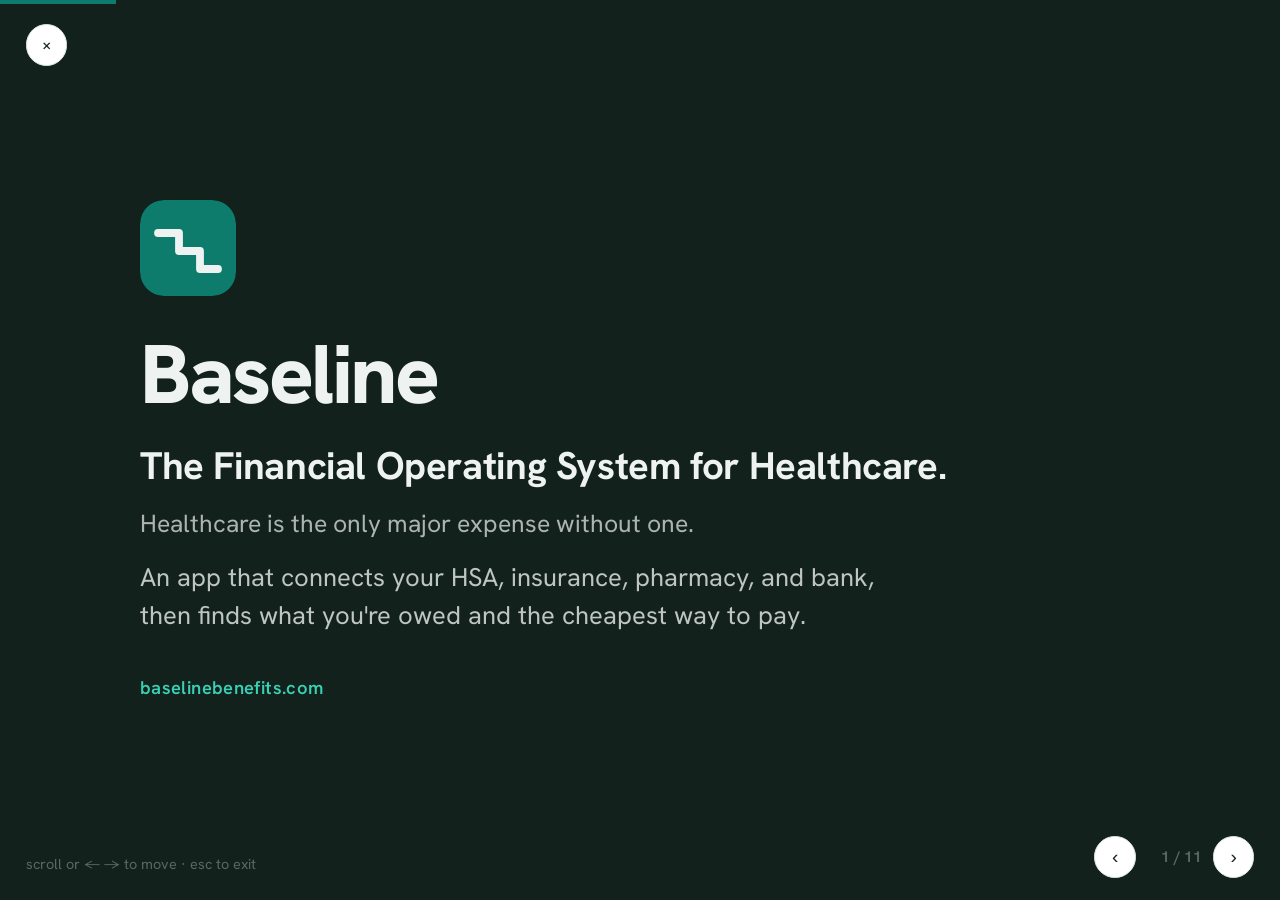
==== deck/index.html @ a1d60a1f "Bump small fonts (no tiny content); replace overused words (win/smartest/proactive)" ====
<!DOCTYPE html>
<html lang="en">
<head>
<meta charset="UTF-8" />
<meta name="viewport" content="width=device-width, initial-scale=1.0" />

<!-- Google Analytics (GA4) -->
<script async src="https://www.googletagmanager.com/gtag/js?id=G-0JN7B5VVE1"></script>
<script>
  window.dataLayer = window.dataLayer || [];
  function gtag(){dataLayer.push(arguments);}
  gtag('js', new Date());
  gtag('config', 'G-0JN7B5VVE1');
</script>
<!-- Microsoft Clarity -->
<script type="text/javascript">
  (function(c,l,a,r,i,t,y){
    c[a]=c[a]||function(){(c[a].q=c[a].q||[]).push(arguments)};
    t=l.createElement(r);t.async=1;t.src="https://www.clarity.ms/tag/"+i;
    y=l.getElementsByTagName(r)[0];y.parentNode.insertBefore(t,y);
  })(window, document, "clarity", "script", "xdabrymzb3");
</script>

<title>Baseline · Pitch Deck</title>
<meta name="description" content="Baseline · the financial operating system for healthcare. Investor deck." />
<meta name="theme-color" content="#13211C" />
<meta property="og:title" content="Baseline · Pitch Deck" />
<meta property="og:description" content="The financial operating system for healthcare." />
<link rel="icon" href="data:image/svg+xml,%3Csvg xmlns='http://www.w3.org/2000/svg' viewBox='0 0 32 32'%3E%3Crect width='32' height='32' rx='8' fill='%2313211C'/%3E%3Cpath d='M6 11 H13 V17 H20 V23 H26' fill='none' stroke='%230E7C6C' stroke-width='2.6' stroke-linecap='round' stroke-linejoin='round'/%3E%3C/svg%3E" />
<link rel="preconnect" href="https://fonts.googleapis.com" />
<link rel="preconnect" href="https://fonts.gstatic.com" crossorigin />
<link href="https://fonts.googleapis.com/css2?family=Hanken+Grotesk:wght@400;500;600;700;800&display=swap" rel="stylesheet" />
<style>
:root{
  --paper:#EEF3F2; --card:#FFFFFF; --ink:#13211C; --muted:#586863; --line:#DDE7E3;
  --accent:#0E7C6C; --accent-2:#0A5D51;
  --sans:"Hanken Grotesk",-apple-system,system-ui,sans-serif;
}
*{box-sizing:border-box;margin:0;padding:0}
html,body{height:100%}
body{font-family:var(--sans);background:var(--ink);color:var(--ink);overflow:hidden;-webkit-font-smoothing:antialiased}

.slide{position:fixed;inset:0;display:none;flex-direction:column;justify-content:center;
  background:var(--paper);padding:clamp(2rem,6vw,6rem);overflow:auto}
.slide.is-active{display:flex;animation:fade .45s ease}
@keyframes fade{from{opacity:0;transform:translateY(8px)}to{opacity:1;transform:none}}
.slide--ink{background:var(--ink);color:var(--paper)}
.wrap{width:100%;max-width:1000px;margin-inline:auto}

.mark{display:inline-flex;align-items:center;gap:.55rem;font-weight:800;letter-spacing:-.02em;font-size:1.15rem}
.slide--ink .mark{color:var(--paper)}
.slide__tag{position:absolute;top:clamp(1.5rem,4vw,2.75rem);left:clamp(2rem,6vw,6rem);
  font-size:.78rem;font-weight:700;letter-spacing:.14em;text-transform:uppercase;color:var(--accent)}
.slide--ink .slide__tag{color:#34c8ad}

h1{font-size:clamp(2.6rem,7vw,5.2rem);font-weight:800;letter-spacing:-.03em;line-height:1}
h2{font-size:clamp(2rem,5vw,3.6rem);font-weight:800;letter-spacing:-.025em;line-height:1.04}
.lede{font-size:clamp(1.1rem,2.2vw,1.5rem);color:var(--muted);margin-top:1.4rem;max-width:40ch;line-height:1.45}
.slide--ink .lede{color:rgba(238,243,242,.8)}
.lead{font-size:clamp(1.02rem,1.8vw,1.25rem);color:var(--muted);margin-top:1.1rem;max-width:56ch;line-height:1.5}
.slide--ink .lead{color:rgba(238,243,242,.78)}
.accent{color:var(--accent)}
.slide--ink .accent{color:#3ad0b4}
.punch{font-size:clamp(1.15rem,2.4vw,1.7rem);font-weight:700;margin-top:1.8rem}
.punch .accent{color:var(--accent)}

/* title */
.title__tagline{font-size:clamp(1.5rem,3.4vw,2.4rem);font-weight:700;margin-top:1.6rem;letter-spacing:-.01em}
.title__sub{font-size:clamp(1rem,2vw,1.3rem);color:rgba(238,243,242,.7);margin-top:1rem}
.title__url{margin-top:2.6rem;font-size:.95rem;color:#3ad0b4;font-weight:600;letter-spacing:.02em}
.bigmark{width:clamp(64px,9vw,96px);height:clamp(64px,9vw,96px);border-radius:24px;margin-bottom:2rem}

/* lists */
.plist{list-style:none;margin-top:1.8rem;display:grid;gap:.85rem;max-width:46ch}
.plist li{position:relative;padding-left:1.7rem;font-size:clamp(1.05rem,2vw,1.35rem);line-height:1.4}
.plist li::before{content:"";position:absolute;left:0;top:.62em;width:.6rem;height:.6rem;border-radius:50%;background:var(--accent)}

/* columns / cards */
.cols{display:grid;grid-template-columns:repeat(3,1fr);gap:1rem;margin-top:2.2rem}
.cardbox{background:var(--card);border:1px solid var(--line);border-radius:16px;padding:1.4rem}
.slide--ink .cardbox{background:#1b2a25;border-color:#26352f}
.cardbox h3{font-size:1.15rem;font-weight:700;margin-bottom:.5rem}
.cardbox p{color:var(--muted);font-size:.98rem;line-height:1.4}
.slide--ink .cardbox p{color:rgba(238,243,242,.72)}

.five{display:grid;grid-template-columns:repeat(5,1fr);gap:.7rem;margin-top:2rem}
.five .chip{background:var(--card);border:1px solid var(--line);border-radius:14px;padding:1.2rem .95rem;text-align:center;display:flex;flex-direction:column;align-items:center;gap:.45rem}
.five .chip .ico{color:var(--accent);font-size:1.5rem;line-height:1}
.five .chip b{font-weight:700;font-size:1rem;line-height:1.2}
.five .chip em{font-style:normal;color:var(--muted);font-size:.82rem;line-height:1.35}

/* flow */
.flow{display:grid;gap:.6rem;margin-top:2rem;max-width:760px}
.flow .step{display:flex;align-items:center;gap:1rem;background:var(--card);border:1px solid var(--line);border-radius:14px;padding:1rem 1.2rem;font-size:1.05rem;font-weight:600}
.flow .step b{color:var(--accent)}
.flow .step s{color:var(--muted);font-weight:500}
.flow .num{flex:none;width:1.9rem;height:1.9rem;border-radius:50%;background:var(--ink);color:var(--paper);display:grid;place-items:center;font-size:.9rem;font-weight:700}
.note{margin-top:1.1rem;font-size:.85rem;color:var(--muted)}

/* compare rows */
.rows{margin-top:2rem;display:grid;gap:.55rem;max-width:820px}
.rows .row{display:grid;grid-template-columns:1fr auto;gap:1rem;align-items:center;padding:.9rem 1.2rem;border:1px solid var(--line);border-radius:12px;background:var(--card);font-size:1.05rem}
.rows .row--us{background:var(--ink);color:var(--paper);border-color:var(--ink);font-weight:700}
.rows .row .who{font-weight:700}
.rows .row .gap{color:var(--muted);font-weight:500;font-size:.95rem}
.rows .row--us .gap{color:#3ad0b4;font-weight:600}

/* streams */
.streams{list-style:none;margin-top:1.8rem;display:grid;grid-template-columns:1fr 1fr;gap:.7rem 1.6rem;max-width:760px}
.streams li{padding-left:1.6rem;position:relative;font-size:1.08rem;line-height:1.4}
.streams li::before{content:"+";position:absolute;left:0;color:#3ad0b4;font-weight:800}

/* nav + progress */
.progress{position:fixed;top:0;left:0;height:4px;background:var(--accent);width:10%;transition:width .35s ease;z-index:50}
.nav{position:fixed;bottom:1.4rem;right:1.6rem;display:flex;align-items:center;gap:.7rem;z-index:50}
.nav button{width:2.6rem;height:2.6rem;border-radius:50%;border:1px solid var(--line);background:var(--card);color:var(--ink);
  font-size:1.2rem;cursor:pointer;display:grid;place-items:center;transition:background .2s,transform .2s}
.nav button:hover{background:var(--accent);color:#fff;border-color:var(--accent)}
.counter{font-size:.85rem;font-weight:700;color:var(--muted);min-width:3.4rem;text-align:right}
.hint{position:fixed;bottom:1.7rem;left:1.6rem;font-size:.78rem;color:var(--muted);z-index:50}
.home{position:fixed;top:1.5rem;left:1.6rem;z-index:60;width:2.6rem;height:2.6rem;border-radius:50%;
  border:1px solid var(--line);background:var(--card);color:var(--ink);font-size:1.05rem;line-height:1;
  display:grid;place-items:center;text-decoration:none;transition:background .2s,color .2s,border-color .2s}
.home:hover{background:var(--accent);color:#fff;border-color:var(--accent)}

@media (max-width:720px){
  .cols,.five{grid-template-columns:1fr 1fr}
  .streams{grid-template-columns:1fr}
  .hint{display:none}
}

@media print{
  @page{size:landscape;margin:0}
  body{overflow:visible;background:#fff}
  .slide{position:relative;inset:auto;display:flex !important;height:100vh;page-break-after:always;animation:none}
  .nav,.progress,.hint,.home{display:none !important}
}

/* readability: larger type for a self-paced web deck */
.slide__tag{font-size:1rem}
.title__sub{font-size:clamp(1.2rem,2.2vw,1.55rem)}
.title__url{font-size:1.15rem}
.lede{font-size:clamp(1.3rem,2.4vw,1.8rem)}
.lead{font-size:clamp(1.25rem,2vw,1.6rem)}
.cardbox h3{font-size:1.3rem}
.cardbox p{font-size:1.12rem}
.five .chip b{font-size:1.1rem}
.five .chip em{font-size:1rem}
.flow .step{font-size:1.2rem}
.rows .row{font-size:1.2rem}
.rows .row .gap{font-size:1.1rem}
.streams li{font-size:1.2rem}
.plist li{font-size:clamp(1.2rem,2.2vw,1.5rem)}
.note{font-size:1rem}
.hint{font-size:.9rem}
.counter{font-size:.95rem}
</style>
</head>
<body>
<div class="progress" id="bar"></div>

<!-- 1 TITLE -->
<section class="slide slide--ink is-active">
  <div class="wrap">
    <svg class="bigmark" viewBox="0 0 32 32" aria-hidden="true"><rect width="32" height="32" rx="8" fill="#0e7c6c"/><path d="M6 11 H13 V17 H20 V23 H26" fill="none" stroke="#EEF3F2" stroke-width="2.6" stroke-linecap="round" stroke-linejoin="round"/></svg>
    <h1>Baseline</h1>
    <p class="title__tagline">The Financial Operating System for Healthcare.</p>
    <p class="title__sub">Healthcare is the only major expense without one.</p>
    <p class="lead">An app that connects your HSA, insurance, pharmacy, and bank, then finds what you're owed and the cheapest way to pay.</p>
    <p class="title__url">baselinebenefits.com</p>
  </div>
</section>

<!-- 2 PROBLEM -->
<section class="slide">
  <span class="slide__tag">01 · The problem</span>
  <div class="wrap">
    <h2>Healthcare runs on <span class="accent">paperwork</span>, not software.</h2>
    <p class="lead">Americans spend more on healthcare than almost anything else, yet manage it with none of the tools they expect for the rest of their money.</p>
    <ul class="plist">
      <li>People don't know what their HSA actually covers.</li>
      <li>Thousands in reimbursements go unclaimed.</li>
      <li>Prescription prices swing wildly for the same drug.</li>
      <li>Medical bills hide costly errors.</li>
      <li>Insurance decisions are guesswork.</li>
      <li>No one gives you a straight, personal answer.</li>
    </ul>
  </div>
</section>

<!-- 3 WHY NOW -->
<section class="slide">
  <span class="slide__tag">02 · Why now</span>
  <div class="wrap">
    <h2>Three shifts made this possible.</h2>
    <p class="lead">The tools to fix healthcare's money problem only recently came together.</p>
    <div class="cols">
      <div class="cardbox"><h3>AI</h3><p>People expect apps to do the work for them now, not just show information.</p></div>
      <div class="cardbox"><h3>Price transparency</h3><p>New rules finally made healthcare pricing data usable.</p></div>
      <div class="cardbox"><h3>Connected finance</h3><p>Open banking and digital wallets make automation real.</p></div>
    </div>
  </div>
</section>

<!-- 4 SOLUTION -->
<section class="slide slide--ink">
  <span class="slide__tag">03 · Solution</span>
  <div class="wrap">
    <h2>Baseline. The AI financial OS for healthcare.</h2>
    <p class="lede">It connects your HSA, insurance, pharmacy, and bank, then works in the background to find what's eligible, compare every price, file reimbursements, time your deductible, and forecast what's next.</p>
    <p class="punch">Healthcare money decisions become <span class="accent">automatic</span>.</p>
  </div>
</section>

<!-- 5 PRODUCT -->
<section class="slide">
  <span class="slide__tag">04 · Product</span>
  <div class="wrap">
    <h2>One platform. Five systems.</h2>
    <div class="five">
      <div class="chip"><span class="ico">◫</span><b>Unified Health Wallet</b><em>All your health money (HSA, FSA, cards) in one place.</em></div>
      <div class="chip"><span class="ico">✓</span><b>Eligibility Engine</b><em>Knows what's covered or HSA-eligible, down to the item.</em></div>
      <div class="chip"><span class="ico">℞</span><b>Pharmacy Optimization</b><em>Compares every price so you never overpay for a prescription.</em></div>
      <div class="chip"><span class="ico">↻</span><b>Reimbursement Automation</b><em>Files the paperwork and recovers money you're owed.</em></div>
      <div class="chip"><span class="ico">★</span><b>AI Health CFO</b><em>Explains every move and plans for what's coming.</em></div>
    </div>
  </div>
</section>

<!-- 6 EXAMPLE JOURNEY -->
<section class="slide">
  <span class="slide__tag">05 · How it feels</span>
  <div class="wrap">
    <h2>One prescription, handled.</h2>
    <div class="flow">
      <div class="step"><span class="num">1</span>Your doctor writes a prescription.</div>
      <div class="step"><span class="num">2</span>Baseline compares insurance, GoodRx, and cash in seconds.</div>
      <div class="step"><span class="num">3</span><span><b>"Pay $12 with GoodRx,"</b> &nbsp;or&nbsp; <b>"Use insurance, you're near your deductible."</b></span></div>
      <div class="step"><span class="num">4</span>Filled, then <b>auto-reimbursed from your HSA</b>. No paperwork.</div>
    </div>
    <p class="note">Illustrative example. Eligibility and pricing vary by plan.</p>
  </div>
</section>

<!-- 7 WHY US -->
<section class="slide">
  <span class="slide__tag">06 · Why us</span>
  <div class="wrap">
    <h2>Everyone solves one piece. We connect them.</h2>
    <p class="lead">Today you'd need four different tools to do what Baseline does, and none of them talk to each other.</p>
    <div class="rows">
      <div class="row"><span class="who">GoodRx</span><span class="gap">price only</span></div>
      <div class="row"><span class="who">Insurer &amp; HSA portals</span><span class="gap">no guidance</span></div>
      <div class="row"><span class="who">Budgeting apps</span><span class="gap">no healthcare context</span></div>
      <div class="row"><span class="who">Health apps</span><span class="gap">no financial layer</span></div>
      <div class="row row--us"><span class="who">Baseline</span><span class="gap">connects all of it</span></div>
    </div>
    <p class="punch">Our edge: we see the <span class="accent">whole picture</span>, not one piece.</p>
  </div>
</section>

<!-- 8 BUSINESS MODEL -->
<section class="slide slide--ink">
  <span class="slide__tag">07 · Business model</span>
  <div class="wrap">
    <h2>Free for you. Paid by the money we move.</h2>
    <p class="lead">Baseline is free for the people who use it. We earn from the savings and transactions we create, never from your pocket.</p>
    <ul class="streams">
      <li>Prescription discount transaction fees</li>
      <li>Fees from merchants who accept HSA / FSA</li>
      <li>Interchange + interest on HSA balances</li>
      <li>Pharma copay &amp; assistance programs</li>
      <li>A small cut of reimbursements we recover</li>
      <li>Employer &amp; health-plan contracts (expansion)</li>
    </ul>
    <p class="punch">It doesn't depend on <span class="accent">payer budgets</span>.</p>
  </div>
</section>

<!-- 9 VISION / ROADMAP -->
<section class="slide">
  <span class="slide__tag">08 · Where it goes</span>
  <div class="wrap">
    <h2>From HSA optimization to the layer under <span class="accent">every</span> healthcare payment.</h2>
    <p class="lead">We start with prescriptions and HSAs, then expand into the rest of healthcare spending.</p>
    <ul class="plist">
      <li>Medical-bill auditing</li>
      <li>Care-cost forecasting</li>
      <li>Preventive-care nudges that save money</li>
      <li>Employer cost reduction</li>
      <li>Medicaid financial guidance</li>
      <li>Autonomous healthcare payments</li>
    </ul>
  </div>
</section>

<!-- 9 TEAM -->
<section class="slide">
  <span class="slide__tag">09 · Team</span>
  <div class="wrap">
    <h2>Built by someone who's <span class="accent">lived this</span>.</h2>
    <p class="lead">Christopher Cruttenden, founder. He grew up in fintech (his family founded Acorns, the app that made investing simple for everyday people), has worked in health tech alongside his father, and has personally fought the HSA and benefits maze. He studied humanities at Cal Poly San Luis Obispo, which shapes how he builds: around people, not paperwork.</p>
    <p class="lead">Now assembling the fintech, health-benefits, and AI expertise to build the rest.</p>
  </div>
</section>

<!-- 10 CLOSE -->
<section class="slide slide--ink">
  <div class="wrap">
    <h1>Healthcare should work like modern finance.</h1>
    <p class="lede">Baseline handles the money side of your health, so you don't have to.</p>
    <p class="title__url">baselinebenefits.com&nbsp;&nbsp;·&nbsp;&nbsp;christopher@baselinebenefits.com</p>
  </div>
</section>

<a class="home" href="/" aria-label="Back to homepage" title="Home (Esc)">&times;</a>
<div class="hint">scroll or ← → to move · esc to exit</div>
<nav class="nav">
  <button id="prev" aria-label="Previous slide">‹</button>
  <span class="counter" id="counter">1 / 10</span>
  <button id="next" aria-label="Next slide">›</button>
</nav>

<script>
(function(){
  var slides=[].slice.call(document.querySelectorAll('.slide'));
  var bar=document.getElementById('bar');
  var counter=document.getElementById('counter');
  var i=0;
  function show(n){
    i=Math.max(0,Math.min(slides.length-1,n));
    slides.forEach(function(s,k){s.classList.toggle('is-active',k===i)});
    counter.textContent=(i+1)+' / '+slides.length;
    bar.style.width=((i+1)/slides.length*100)+'%';
    history.replaceState(null,'','#s'+(i+1));
    window.scrollTo(0,0);
    if(typeof gtag==='function'){
      var el=slides[i], t=el.querySelector('.slide__tag'), h=el.querySelector('h1,h2');
      var name=(t&&t.textContent.trim())||(h&&h.textContent.trim().slice(0,50))||('Slide '+(i+1));
      gtag('event','slide_view',{slide_number:i+1,slide_total:slides.length,slide_name:name});
      if(i===slides.length-1){gtag('event','deck_complete');}
    }
  }
  function next(){show(i+1)} function prev(){show(i-1)}
  document.addEventListener('keydown',function(e){
    if(e.key==='ArrowRight'||e.key==='PageDown'||e.key===' '){e.preventDefault();next();}
    else if(e.key==='ArrowLeft'||e.key==='PageUp'){e.preventDefault();prev();}
    else if(e.key==='Home'){show(0);}
    else if(e.key==='End'){show(slides.length-1);}
    else if(e.key==='Escape'){window.location.href='/';}
  });
  document.getElementById('next').onclick=next;
  document.getElementById('prev').onclick=prev;
  var x0=null;
  document.addEventListener('touchstart',function(e){x0=e.touches[0].clientX},{passive:true});
  document.addEventListener('touchend',function(e){
    if(x0===null)return;var dx=e.changedTouches[0].clientX-x0;
    if(Math.abs(dx)>45){dx<0?next():prev();}x0=null;
  },{passive:true});
  var wheelLock=false;
  window.addEventListener('wheel',function(e){
    if(wheelLock||Math.abs(e.deltaY)<12)return;
    wheelLock=true;
    (e.deltaY>0?next:prev)();
    setTimeout(function(){wheelLock=false},650);
  },{passive:true});
  var m=location.hash.match(/^#s(\d+)/);
  show(m?parseInt(m[1],10)-1:0);
})();
</script>
</body>
</html>
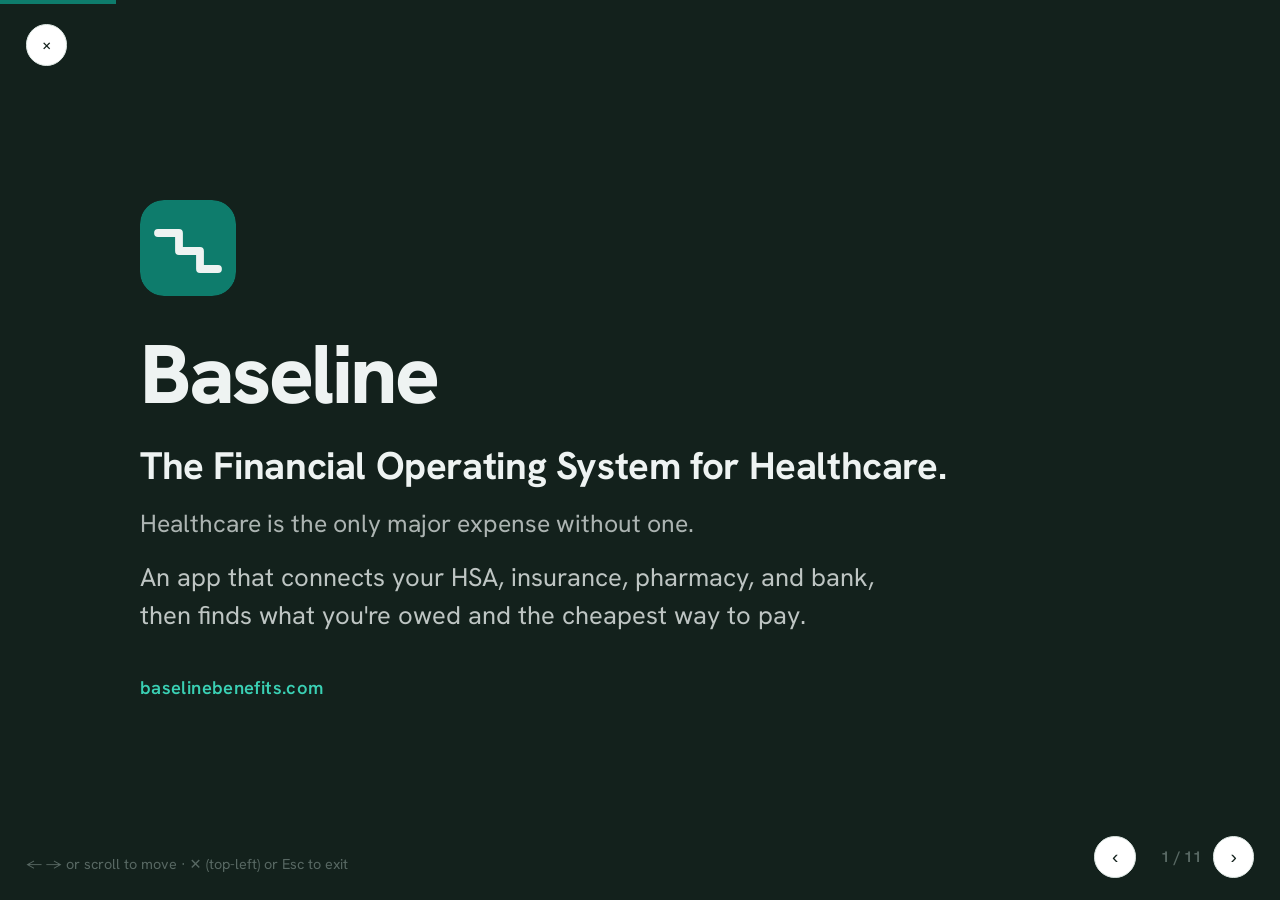
==== commit b9c6e1cd: "Deck: auto-focus so Esc/keys work without a click; precise 'Why us' line (name what we connect)" ====
--- a/deck/index.html
+++ b/deck/index.html
@@ -39,6 +39,7 @@
 *{box-sizing:border-box;margin:0;padding:0}
 html,body{height:100%}
 body{font-family:var(--sans);background:var(--ink);color:var(--ink);overflow:hidden;-webkit-font-smoothing:antialiased}
+body:focus{outline:none}
 
 .slide{position:fixed;inset:0;display:none;flex-direction:column;justify-content:center;
   background:var(--paper);padding:clamp(2rem,6vw,6rem);overflow:auto}
@@ -255,7 +256,7 @@
       <div class="row"><span class="who">Health apps</span><span class="gap">no financial layer</span></div>
       <div class="row row--us"><span class="who">Baseline</span><span class="gap">connects all of it</span></div>
     </div>
-    <p class="punch">Our edge: we see the <span class="accent">whole picture</span>, not one piece.</p>
+    <p class="punch">Baseline is the <span class="accent">only one</span> connected to your prices, insurance, HSA, and bank.</p>
   </div>
 </section>
 
@@ -314,7 +315,7 @@
 </section>
 
 <a class="home" href="/" aria-label="Back to homepage" title="Home (Esc)">&times;</a>
-<div class="hint">scroll or ← → to move · esc to exit</div>
+<div class="hint">← → or scroll to move · ✕ (top-left) or Esc to exit</div>
 <nav class="nav">
   <button id="prev" aria-label="Previous slide">‹</button>
   <span class="counter" id="counter">1 / 10</span>
@@ -347,10 +348,11 @@
     else if(e.key==='ArrowLeft'||e.key==='PageUp'){e.preventDefault();prev();}
     else if(e.key==='Home'){show(0);}
     else if(e.key==='End'){show(slides.length-1);}
-    else if(e.key==='Escape'){window.location.href='/';}
+    else if(e.key==='Escape'||e.key==='Esc'||e.keyCode===27){window.location.href='/';}
   });
-  document.getElementById('next').onclick=next;
-  document.getElementById('prev').onclick=prev;
+  function focusDeck(){try{document.body.focus();}catch(e){}}
+  document.getElementById('next').onclick=function(){next();focusDeck();};
+  document.getElementById('prev').onclick=function(){prev();focusDeck();};
   var x0=null;
   document.addEventListener('touchstart',function(e){x0=e.touches[0].clientX},{passive:true});
   document.addEventListener('touchend',function(e){
@@ -366,6 +368,7 @@
   },{passive:true});
   var m=location.hash.match(/^#s(\d+)/);
   show(m?parseInt(m[1],10)-1:0);
+  document.body.tabIndex=-1; focusDeck();
 })();
 </script>
 </body>
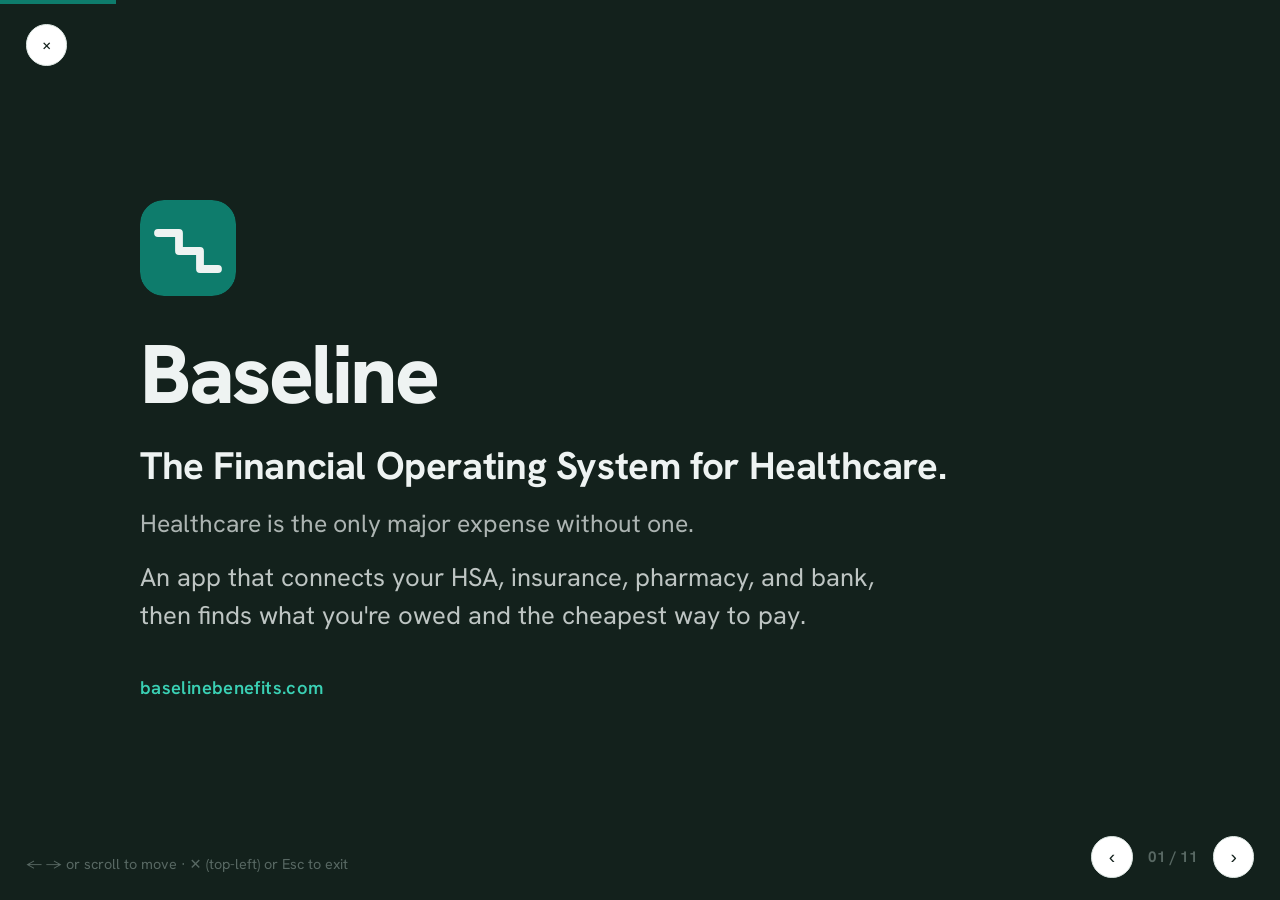
==== commit a80419c5: "Deck: zero-pad + center + tabular-figure counter so nav buttons stop shifting" ====
--- a/deck/index.html
+++ b/deck/index.html
@@ -117,7 +117,7 @@
 .nav button{width:2.6rem;height:2.6rem;border-radius:50%;border:1px solid var(--line);background:var(--card);color:var(--ink);
   font-size:1.2rem;cursor:pointer;display:grid;place-items:center;transition:background .2s,transform .2s}
 .nav button:hover{background:var(--accent);color:#fff;border-color:var(--accent)}
-.counter{font-size:.85rem;font-weight:700;color:var(--muted);min-width:3.4rem;text-align:right}
+.counter{font-size:.85rem;font-weight:700;color:var(--muted);min-width:3.6rem;text-align:center;font-variant-numeric:tabular-nums}
 .hint{position:fixed;bottom:1.7rem;left:1.6rem;font-size:.78rem;color:var(--muted);z-index:50}
 .home{position:fixed;top:1.5rem;left:1.6rem;z-index:60;width:2.6rem;height:2.6rem;border-radius:50%;
   border:1px solid var(--line);background:var(--card);color:var(--ink);font-size:1.05rem;line-height:1;
@@ -331,7 +331,7 @@
   function show(n){
     i=Math.max(0,Math.min(slides.length-1,n));
     slides.forEach(function(s,k){s.classList.toggle('is-active',k===i)});
-    counter.textContent=(i+1)+' / '+slides.length;
+    var _n=slides.length;counter.textContent=String(i+1).padStart(String(_n).length,'0')+' / '+_n;
     bar.style.width=((i+1)/slides.length*100)+'%';
     history.replaceState(null,'','#s'+(i+1));
     window.scrollTo(0,0);
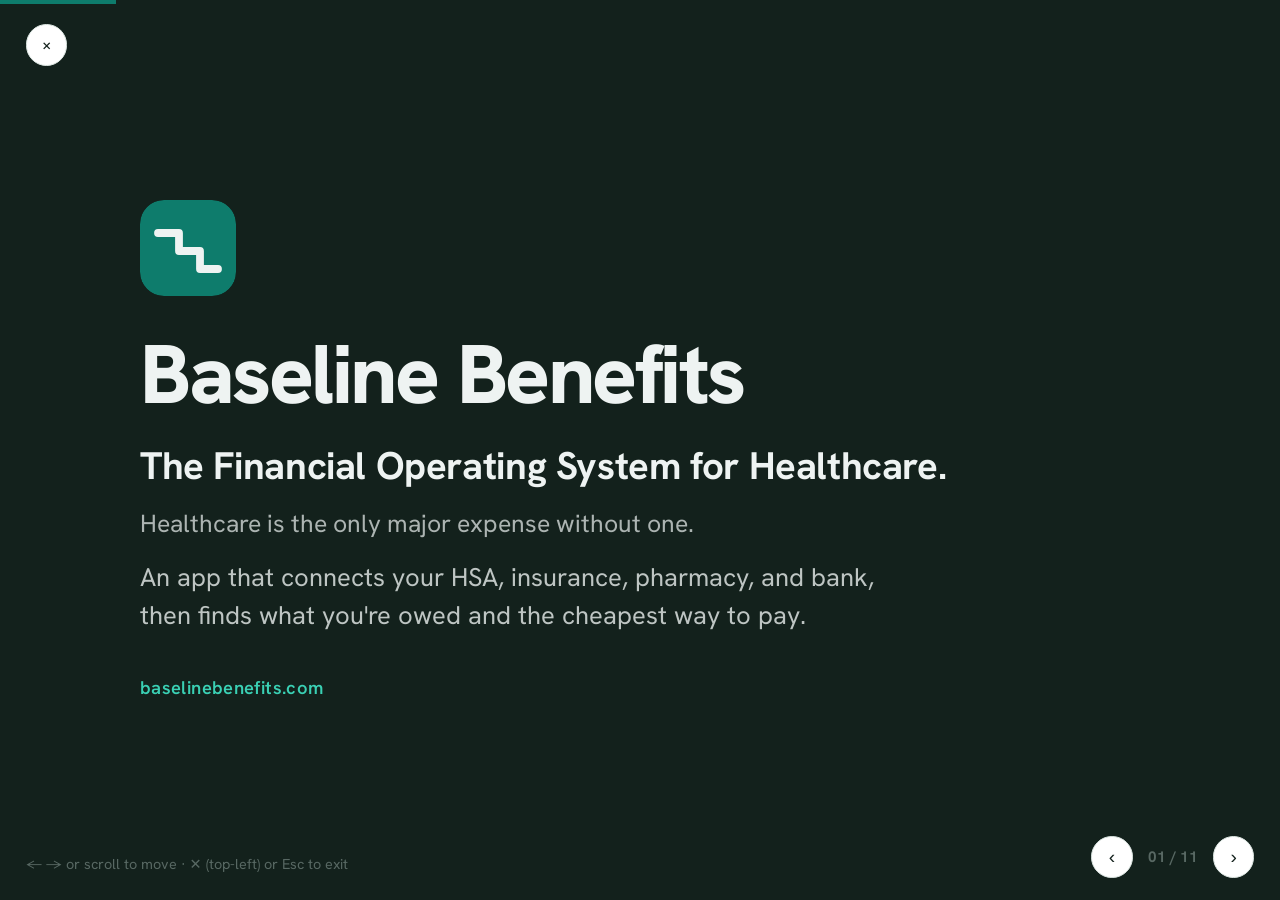
==== commit 10d65bd6: "Rename to Baseline Benefits; WCAG 2.1 AA pass (contrast, focus, skip link, labels); theme icon = cur" ====
--- a/deck/index.html
+++ b/deck/index.html
@@ -21,10 +21,10 @@
   })(window, document, "clarity", "script", "xdabrymzb3");
 </script>
 
-<title>Baseline · Pitch Deck</title>
-<meta name="description" content="Baseline · the financial operating system for healthcare. Investor deck." />
+<title>Baseline Benefits · Pitch Deck</title>
+<meta name="description" content="Baseline Benefits · the financial operating system for healthcare. Investor deck." />
 <meta name="theme-color" content="#13211C" />
-<meta property="og:title" content="Baseline · Pitch Deck" />
+<meta property="og:title" content="Baseline Benefits · Pitch Deck" />
 <meta property="og:description" content="The financial operating system for healthcare." />
 <link rel="icon" href="data:image/svg+xml,%3Csvg xmlns='http://www.w3.org/2000/svg' viewBox='0 0 32 32'%3E%3Crect width='32' height='32' rx='8' fill='%2313211C'/%3E%3Cpath d='M6 11 H13 V17 H20 V23 H26' fill='none' stroke='%230E7C6C' stroke-width='2.6' stroke-linecap='round' stroke-linejoin='round'/%3E%3C/svg%3E" />
 <link rel="preconnect" href="https://fonts.googleapis.com" />
@@ -164,7 +164,7 @@
 <section class="slide slide--ink is-active">
   <div class="wrap">
     <svg class="bigmark" viewBox="0 0 32 32" aria-hidden="true"><rect width="32" height="32" rx="8" fill="#0e7c6c"/><path d="M6 11 H13 V17 H20 V23 H26" fill="none" stroke="#EEF3F2" stroke-width="2.6" stroke-linecap="round" stroke-linejoin="round"/></svg>
-    <h1>Baseline</h1>
+    <h1>Baseline Benefits</h1>
     <p class="title__tagline">The Financial Operating System for Healthcare.</p>
     <p class="title__sub">Healthcare is the only major expense without one.</p>
     <p class="lead">An app that connects your HSA, insurance, pharmacy, and bank, then finds what you're owed and the cheapest way to pay.</p>
@@ -207,7 +207,7 @@
 <section class="slide slide--ink">
   <span class="slide__tag">03 · Solution</span>
   <div class="wrap">
-    <h2>Baseline. The AI financial OS for healthcare.</h2>
+    <h2>Baseline Benefits. The AI financial OS for healthcare.</h2>
     <p class="lede">It connects your HSA, insurance, pharmacy, and bank, then works in the background to find what's eligible, compare every price, file reimbursements, time your deductible, and forecast what's next.</p>
     <p class="punch">Healthcare money decisions become <span class="accent">automatic</span>.</p>
   </div>
@@ -235,7 +235,7 @@
     <h2>One prescription, handled.</h2>
     <div class="flow">
       <div class="step"><span class="num">1</span>Your doctor writes a prescription.</div>
-      <div class="step"><span class="num">2</span>Baseline compares insurance, GoodRx, and cash in seconds.</div>
+      <div class="step"><span class="num">2</span>Baseline Benefits compares insurance, GoodRx, and cash in seconds.</div>
       <div class="step"><span class="num">3</span><span><b>"Pay $12 with GoodRx,"</b> &nbsp;or&nbsp; <b>"Use insurance, you're near your deductible."</b></span></div>
       <div class="step"><span class="num">4</span>Filled, then <b>auto-reimbursed from your HSA</b>. No paperwork.</div>
     </div>
@@ -248,15 +248,15 @@
   <span class="slide__tag">06 · Why us</span>
   <div class="wrap">
     <h2>Everyone solves one piece. We connect them.</h2>
-    <p class="lead">Today you'd need four different tools to do what Baseline does, and none of them talk to each other.</p>
+    <p class="lead">Today you'd need four different tools to do what Baseline Benefits does, and none of them talk to each other.</p>
     <div class="rows">
       <div class="row"><span class="who">GoodRx</span><span class="gap">price only</span></div>
       <div class="row"><span class="who">Insurer &amp; HSA portals</span><span class="gap">no guidance</span></div>
       <div class="row"><span class="who">Budgeting apps</span><span class="gap">no healthcare context</span></div>
       <div class="row"><span class="who">Health apps</span><span class="gap">no financial layer</span></div>
-      <div class="row row--us"><span class="who">Baseline</span><span class="gap">connects all of it</span></div>
+      <div class="row row--us"><span class="who">Baseline Benefits</span><span class="gap">connects all of it</span></div>
     </div>
-    <p class="punch">Baseline is the <span class="accent">only one</span> connected to your prices, insurance, HSA, and bank.</p>
+    <p class="punch">Baseline Benefits is the <span class="accent">only one</span> connected to your prices, insurance, HSA, and bank.</p>
   </div>
 </section>
 
@@ -265,7 +265,7 @@
   <span class="slide__tag">07 · Business model</span>
   <div class="wrap">
     <h2>Free for you. Paid by the money we move.</h2>
-    <p class="lead">Baseline is free for the people who use it. We earn from the savings and transactions we create, never from your pocket.</p>
+    <p class="lead">Baseline Benefits is free for the people who use it. We earn from the savings and transactions we create, never from your pocket.</p>
     <ul class="streams">
       <li>Prescription discount transaction fees</li>
       <li>Fees from merchants who accept HSA / FSA</li>
@@ -309,7 +309,7 @@
 <section class="slide slide--ink">
   <div class="wrap">
     <h1>Healthcare should work like modern finance.</h1>
-    <p class="lede">Baseline handles the money side of your health, so you don't have to.</p>
+    <p class="lede">Baseline Benefits handles the money side of your health, so you don't have to.</p>
     <p class="title__url">baselinebenefits.com&nbsp;&nbsp;·&nbsp;&nbsp;christopher@baselinebenefits.com</p>
   </div>
 </section>
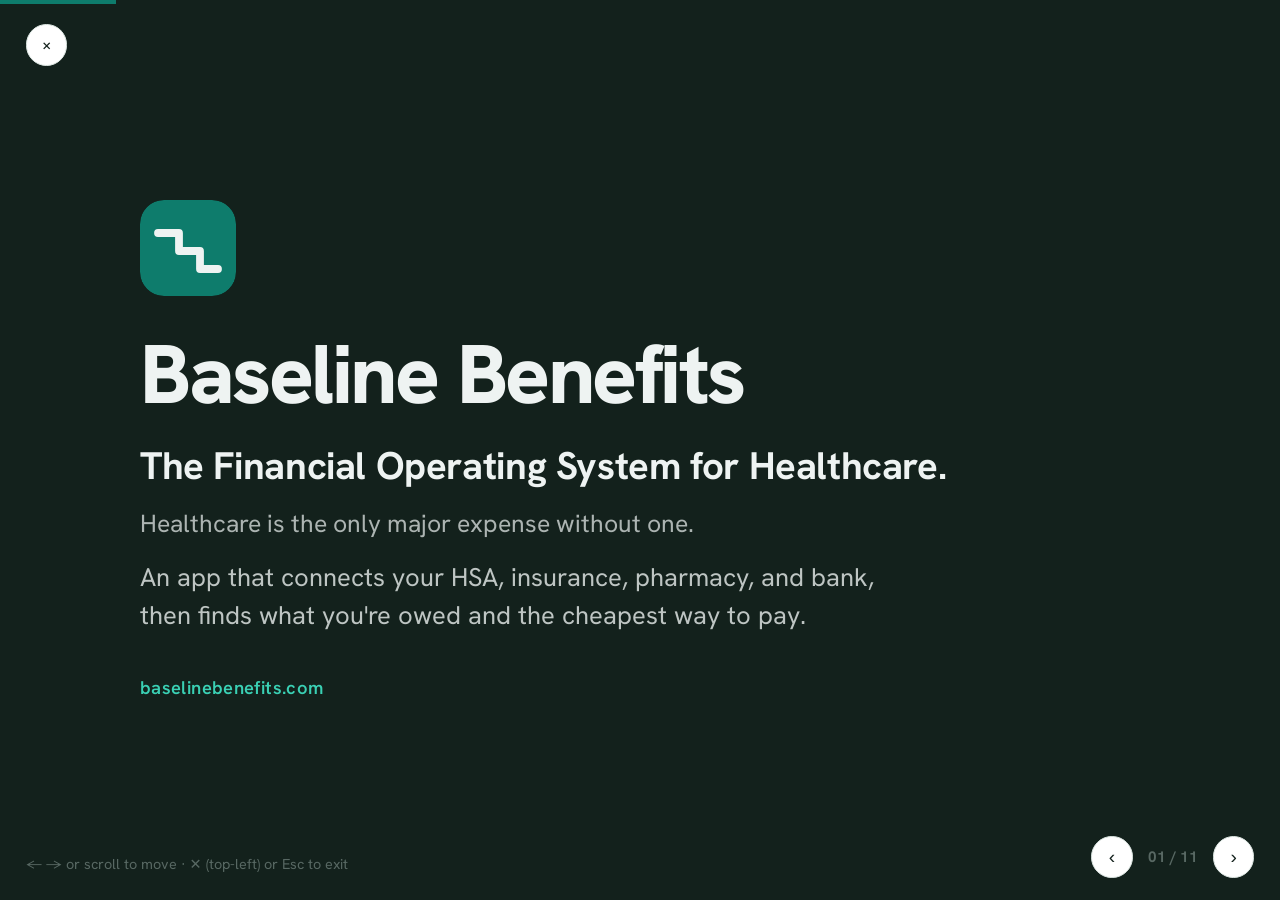
==== commit b2bcbf14: "SEO: JSON-LD (Organization+WebSite), full OG+Twitter cards, 1200x630 share image, robots.txt, sitema" ====
--- a/deck/index.html
+++ b/deck/index.html
@@ -24,9 +24,24 @@
 <title>Baseline Benefits · Pitch Deck</title>
 <meta name="description" content="Baseline Benefits · the financial operating system for healthcare. Investor deck." />
 <meta name="theme-color" content="#13211C" />
+<meta name="robots" content="index, follow, max-image-preview:large" />
+<link rel="canonical" href="https://baselinebenefits.com/deck/" />
+<meta property="og:site_name" content="Baseline Benefits" />
+<meta property="og:locale" content="en_US" />
+<meta property="og:type" content="website" />
+<meta property="og:url" content="https://baselinebenefits.com/deck/" />
 <meta property="og:title" content="Baseline Benefits · Pitch Deck" />
-<meta property="og:description" content="The financial operating system for healthcare." />
+<meta property="og:description" content="The financial operating system for healthcare. Investor deck." />
+<meta property="og:image" content="https://baselinebenefits.com/og.png" />
+<meta property="og:image:width" content="1200" />
+<meta property="og:image:height" content="630" />
+<meta property="og:image:alt" content="Baseline Benefits — the financial operating system for healthcare" />
+<meta name="twitter:card" content="summary_large_image" />
+<meta name="twitter:title" content="Baseline Benefits · Pitch Deck" />
+<meta name="twitter:description" content="The financial operating system for healthcare." />
+<meta name="twitter:image" content="https://baselinebenefits.com/og.png" />
 <link rel="icon" href="data:image/svg+xml,%3Csvg xmlns='http://www.w3.org/2000/svg' viewBox='0 0 32 32'%3E%3Crect width='32' height='32' rx='8' fill='%2313211C'/%3E%3Cpath d='M6 11 H13 V17 H20 V23 H26' fill='none' stroke='%230E7C6C' stroke-width='2.6' stroke-linecap='round' stroke-linejoin='round'/%3E%3C/svg%3E" />
+<link rel="apple-touch-icon" href="/apple-touch-icon.png" />
 <link rel="preconnect" href="https://fonts.googleapis.com" />
 <link rel="preconnect" href="https://fonts.gstatic.com" crossorigin />
 <link href="https://fonts.googleapis.com/css2?family=Hanken+Grotesk:wght@400;500;600;700;800&display=swap" rel="stylesheet" />
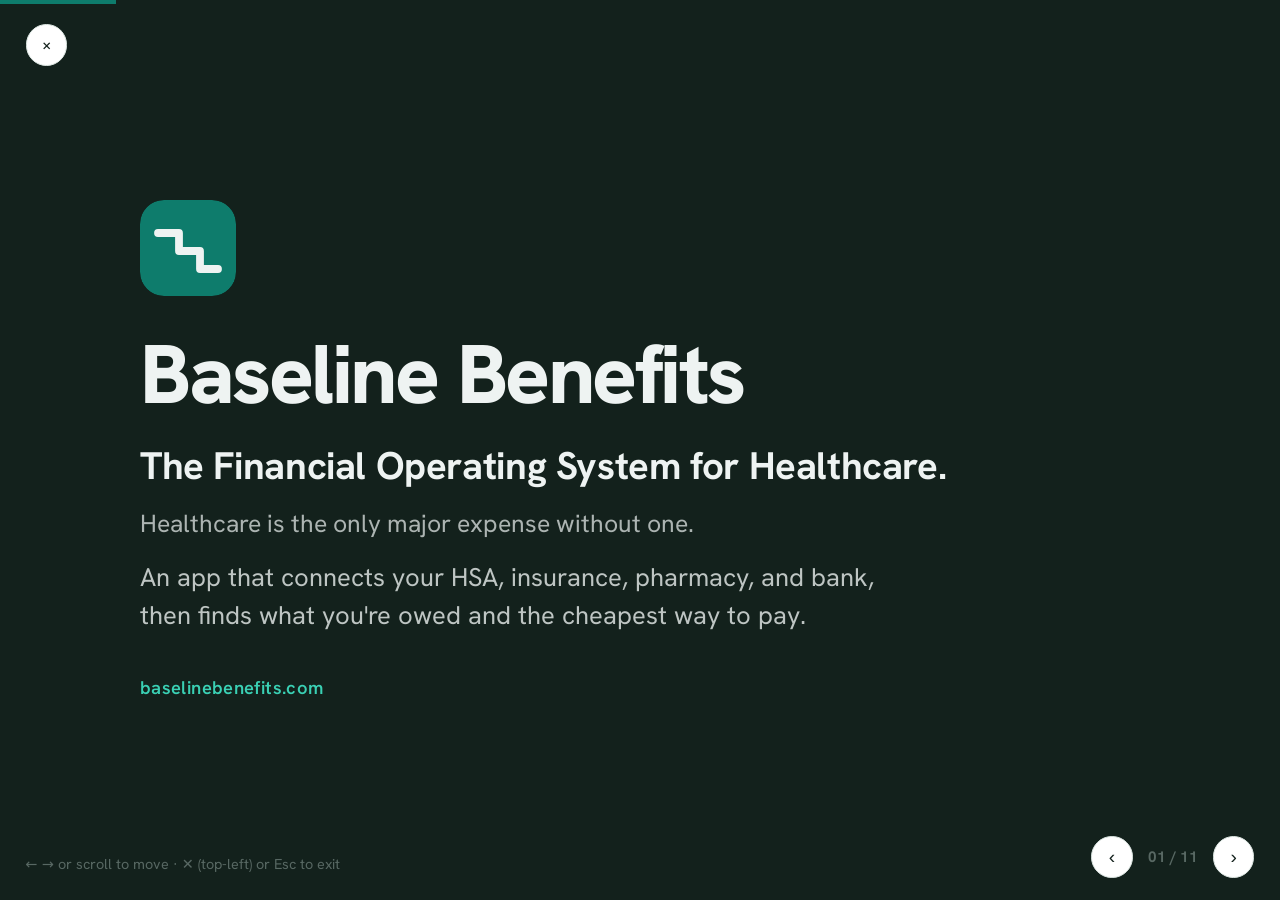
==== commit 9301da1d: "Audit pass: fix invisible submit button, dark-mode contrast, focus rings, mobile nav/deck bugs; add " ====
--- a/deck/index.html
+++ b/deck/index.html
@@ -4,27 +4,10 @@
 <meta charset="UTF-8" />
 <meta name="viewport" content="width=device-width, initial-scale=1.0" />
 
-<!-- Google Analytics (GA4) -->
-<script async src="https://www.googletagmanager.com/gtag/js?id=G-0JN7B5VVE1"></script>
-<script>
-  window.dataLayer = window.dataLayer || [];
-  function gtag(){dataLayer.push(arguments);}
-  gtag('js', new Date());
-  gtag('config', 'G-0JN7B5VVE1');
-</script>
-<!-- Microsoft Clarity -->
-<script type="text/javascript">
-  (function(c,l,a,r,i,t,y){
-    c[a]=c[a]||function(){(c[a].q=c[a].q||[]).push(arguments)};
-    t=l.createElement(r);t.async=1;t.src="https://www.clarity.ms/tag/"+i;
-    y=l.getElementsByTagName(r)[0];y.parentNode.insertBefore(t,y);
-  })(window, document, "clarity", "script", "xdabrymzb3");
-</script>
-
 <title>Baseline Benefits · Pitch Deck</title>
 <meta name="description" content="Baseline Benefits · the financial operating system for healthcare. Investor deck." />
 <meta name="theme-color" content="#13211C" />
-<meta name="robots" content="index, follow, max-image-preview:large" />
+<meta name="robots" content="noindex" />
 <link rel="canonical" href="https://baselinebenefits.com/deck/" />
 <meta property="og:site_name" content="Baseline Benefits" />
 <meta property="og:locale" content="en_US" />
@@ -40,12 +23,15 @@
 <meta name="twitter:title" content="Baseline Benefits · Pitch Deck" />
 <meta name="twitter:description" content="The financial operating system for healthcare." />
 <meta name="twitter:image" content="https://baselinebenefits.com/og.png" />
-<link rel="icon" href="data:image/svg+xml,%3Csvg xmlns='http://www.w3.org/2000/svg' viewBox='0 0 32 32'%3E%3Crect width='32' height='32' rx='8' fill='%2313211C'/%3E%3Cpath d='M6 11 H13 V17 H20 V23 H26' fill='none' stroke='%230E7C6C' stroke-width='2.6' stroke-linecap='round' stroke-linejoin='round'/%3E%3C/svg%3E" />
+<link rel="icon" href="/favicon.svg" type="image/svg+xml" />
 <link rel="apple-touch-icon" href="/apple-touch-icon.png" />
-<link rel="preconnect" href="https://fonts.googleapis.com" />
-<link rel="preconnect" href="https://fonts.gstatic.com" crossorigin />
-<link href="https://fonts.googleapis.com/css2?family=Hanken+Grotesk:wght@400;500;600;700;800&display=swap" rel="stylesheet" />
+<link rel="preload" href="/fonts/hanken-grotesk.woff2" as="font" type="font/woff2" crossorigin />
 <style>
+@font-face{
+  font-family:"Hanken Grotesk";font-style:normal;font-weight:400 800;font-display:swap;
+  src:url("/fonts/hanken-grotesk.woff2") format("woff2");
+  unicode-range:U+0000-00FF,U+0131,U+0152-0153,U+02BB-02BC,U+02C6,U+02DA,U+02DC,U+0304,U+0308,U+0329,U+2000-206F,U+20AC,U+2122,U+2191,U+2193,U+2212,U+2215,U+FEFF,U+FFFD;
+}
 :root{
   --paper:#EEF3F2; --card:#FFFFFF; --ink:#13211C; --muted:#586863; --line:#DDE7E3;
   --accent:#0E7C6C; --accent-2:#0A5D51;
@@ -56,16 +42,16 @@
 body{font-family:var(--sans);background:var(--ink);color:var(--ink);overflow:hidden;-webkit-font-smoothing:antialiased}
 body:focus{outline:none}
 
-.slide{position:fixed;inset:0;display:none;flex-direction:column;justify-content:center;
+.slide{position:fixed;inset:0;display:none;flex-direction:column;justify-content:flex-start;
   background:var(--paper);padding:clamp(2rem,6vw,6rem);overflow:auto}
 .slide.is-active{display:flex;animation:fade .45s ease}
 @keyframes fade{from{opacity:0;transform:translateY(8px)}to{opacity:1;transform:none}}
 .slide--ink{background:var(--ink);color:var(--paper)}
-.wrap{width:100%;max-width:1000px;margin-inline:auto}
+.wrap{width:100%;max-width:1000px;margin:auto}
 
 .mark{display:inline-flex;align-items:center;gap:.55rem;font-weight:800;letter-spacing:-.02em;font-size:1.15rem}
 .slide--ink .mark{color:var(--paper)}
-.slide__tag{position:absolute;top:clamp(1.5rem,4vw,2.75rem);left:clamp(2rem,6vw,6rem);
+.slide__tag{position:absolute;top:clamp(1.5rem,4vw,2.75rem);left:max(4.8rem,clamp(2rem,6vw,6rem));
   font-size:.78rem;font-weight:700;letter-spacing:.14em;text-transform:uppercase;color:var(--accent)}
 .slide--ink .slide__tag{color:#34c8ad}
 
@@ -127,7 +113,7 @@
 .streams li::before{content:"+";position:absolute;left:0;color:#3ad0b4;font-weight:800}
 
 /* nav + progress */
-.progress{position:fixed;top:0;left:0;height:4px;background:var(--accent);width:10%;transition:width .35s ease;z-index:50}
+.progress{position:fixed;top:0;left:0;height:4px;background:var(--accent);width:9.1%;transition:width .35s ease;z-index:50}
 .nav{position:fixed;bottom:1.4rem;right:1.6rem;display:flex;align-items:center;gap:.7rem;z-index:50}
 .nav button{width:2.6rem;height:2.6rem;border-radius:50%;border:1px solid var(--line);background:var(--card);color:var(--ink);
   font-size:1.2rem;cursor:pointer;display:grid;place-items:center;transition:background .2s,transform .2s}
@@ -143,6 +129,13 @@
   .cols,.five{grid-template-columns:1fr 1fr}
   .streams{grid-template-columns:1fr}
   .hint{display:none}
+}
+@media (max-width:480px){
+  .cols,.five{grid-template-columns:1fr}
+}
+@media (prefers-reduced-motion:reduce){
+  .slide.is-active{animation:none}
+  .progress{transition:none}
 }
 
 @media print{
@@ -171,6 +164,23 @@
 .hint{font-size:.9rem}
 .counter{font-size:.95rem}
 </style>
+
+<!-- Google Analytics (GA4) -->
+<script async src="https://www.googletagmanager.com/gtag/js?id=G-0JN7B5VVE1"></script>
+<script>
+  window.dataLayer = window.dataLayer || [];
+  function gtag(){dataLayer.push(arguments);}
+  gtag('js', new Date());
+  gtag('config', 'G-0JN7B5VVE1');
+</script>
+<!-- Microsoft Clarity -->
+<script type="text/javascript">
+  (function(c,l,a,r,i,t,y){
+    c[a]=c[a]||function(){(c[a].q=c[a].q||[]).push(arguments)};
+    t=l.createElement(r);t.async=1;t.src="https://www.clarity.ms/tag/"+i;
+    y=l.getElementsByTagName(r)[0];y.parentNode.insertBefore(t,y);
+  })(window, document, "clarity", "script", "xdabrymzb3");
+</script>
 </head>
 <body>
 <div class="progress" id="bar"></div>
@@ -194,13 +204,12 @@
     <h2>Healthcare runs on <span class="accent">paperwork</span>, not software.</h2>
     <p class="lead">Americans spend more on healthcare than almost anything else, yet manage it with none of the tools they expect for the rest of their money.</p>
     <ul class="plist">
-      <li>People don't know what their HSA actually covers.</li>
-      <li>Thousands in reimbursements go unclaimed.</li>
-      <li>Prescription prices swing wildly for the same drug.</li>
-      <li>Medical bills hide costly errors.</li>
-      <li>Insurance decisions are guesswork.</li>
-      <li>No one gives you a straight, personal answer.</li>
+      <li>Most people can't say what their HSA covers, so tax-free money sits unused.</li>
+      <li>Same drug, same pharmacy: a $29 copay when the cash price is $12. Nobody tells you.</li>
+      <li>Reimbursements go unfiled because the paperwork is miserable.</li>
+      <li>Medical bills hide costly errors, and no tool checks them for you.</li>
     </ul>
+    <p class="note">Prices illustrative; discount cash prices often beat copays (GoodRx).</p>
   </div>
 </section>
 
@@ -213,7 +222,7 @@
     <div class="cols">
       <div class="cardbox"><h3>AI</h3><p>People expect apps to do the work for them now, not just show information.</p></div>
       <div class="cardbox"><h3>Price transparency</h3><p>New rules finally made healthcare pricing data usable.</p></div>
-      <div class="cardbox"><h3>Connected finance</h3><p>Open banking and digital wallets make automation real.</p></div>
+      <div class="cardbox"><h3>Connected finance</h3><p>Open banking and digital wallets let apps link your accounts and move money for you.</p></div>
     </div>
   </div>
 </section>
@@ -254,7 +263,7 @@
       <div class="step"><span class="num">3</span><span><b>"Pay $12 with GoodRx,"</b> &nbsp;or&nbsp; <b>"Use insurance, you're near your deductible."</b></span></div>
       <div class="step"><span class="num">4</span>Filled, then <b>auto-reimbursed from your HSA</b>. No paperwork.</div>
     </div>
-    <p class="note">Illustrative example. Eligibility and pricing vary by plan.</p>
+    <p class="note">Illustrative example; eligibility and pricing vary by plan. Financial guidance only: a rules engine built on IRS Pub 502 makes the call, the AI explains it, and we never suggest changing a medication.</p>
   </div>
 </section>
 
@@ -263,7 +272,7 @@
   <span class="slide__tag">06 · Why us</span>
   <div class="wrap">
     <h2>Everyone solves one piece. We connect them.</h2>
-    <p class="lead">Today you'd need four different tools to do what Baseline Benefits does, and none of them talk to each other.</p>
+    <p class="lead">Each of these optimizes one number. The right call depends on four at once: today's price, your deductible position, the HSA tax break, and what you'll spend next. None of them can see all four.</p>
     <div class="rows">
       <div class="row"><span class="who">GoodRx</span><span class="gap">price only</span></div>
       <div class="row"><span class="who">Insurer &amp; HSA portals</span><span class="gap">no guidance</span></div>
@@ -280,16 +289,16 @@
   <span class="slide__tag">07 · Business model</span>
   <div class="wrap">
     <h2>Free for you. Paid by the money we move.</h2>
-    <p class="lead">Baseline Benefits is free for the people who use it. We earn from the savings and transactions we create, never from your pocket.</p>
+    <p class="lead">Free for the people who use it. We earn from pharmacies, merchants, and card rails, plus a cut of the money we recover, and none of it depends on employer or health-plan budgets.</p>
     <ul class="streams">
       <li>Prescription discount transaction fees</li>
       <li>Fees from merchants who accept HSA / FSA</li>
       <li>Interchange + interest on HSA balances</li>
       <li>Pharma copay &amp; assistance programs</li>
-      <li>A small cut of reimbursements we recover</li>
+      <li>A cut of recovered reimbursements, earned only when you get paid</li>
       <li>Employer &amp; health-plan contracts (expansion)</li>
     </ul>
-    <p class="punch">It doesn't depend on <span class="accent">payer budgets</span>.</p>
+    <p class="punch">Fees like these are <span class="accent">about 82%</span> of GoodRx revenue.</p>
   </div>
 </section>
 
@@ -300,32 +309,30 @@
     <h2>From HSA optimization to the layer under <span class="accent">every</span> healthcare payment.</h2>
     <p class="lead">We start with prescriptions and HSAs, then expand into the rest of healthcare spending.</p>
     <ul class="plist">
-      <li>Medical-bill auditing</li>
-      <li>Care-cost forecasting</li>
-      <li>Preventive-care nudges that save money</li>
-      <li>Employer cost reduction</li>
-      <li>Medicaid financial guidance</li>
-      <li>Autonomous healthcare payments</li>
+      <li>Medical-bill auditing: find the billing error, file the dispute.</li>
+      <li>Employer and health-plan contracts: the same engine, sold to the people who carry the cost.</li>
+      <li>Medicare and Medicaid guidance: the households hit hardest by out-of-pocket costs.</li>
     </ul>
   </div>
 </section>
 
-<!-- 9 TEAM -->
+<!-- 10 TEAM -->
 <section class="slide">
   <span class="slide__tag">09 · Team</span>
   <div class="wrap">
     <h2>Built by someone who's <span class="accent">lived this</span>.</h2>
-    <p class="lead">Christopher Cruttenden, founder. He grew up in fintech (his family founded Acorns, the app that made investing simple for everyday people), has worked in health tech alongside his father, and has personally fought the HSA and benefits maze. He studied humanities at Cal Poly San Luis Obispo, which shapes how he builds: around people, not paperwork.</p>
-    <p class="lead">Now assembling the fintech, health-benefits, and AI expertise to build the rest.</p>
-  </div>
-</section>
-
-<!-- 10 CLOSE -->
+    <p class="lead">Christopher Cruttenden, founder. He has fought the HSA and benefits maze himself; that fight is the product. He grew up inside fintech (his grandfather and uncle founded Acorns, the app that made investing simple for everyday people) and has worked in health tech alongside his father.</p>
+    <p class="lead">Hiring next: payments, health benefits, and AI engineering.</p>
+  </div>
+</section>
+
+<!-- 11 CLOSE -->
 <section class="slide slide--ink">
   <div class="wrap">
     <h1>Healthcare should work like modern finance.</h1>
-    <p class="lede">Baseline Benefits handles the money side of your health, so you don't have to.</p>
-    <p class="title__url">baselinebenefits.com&nbsp;&nbsp;·&nbsp;&nbsp;christopher@baselinebenefits.com</p>
+    <p class="lede">Baseline Benefits finds the money your benefits already owe you.</p>
+    <p class="lead">Today: waitlist open at baselinebenefits.com. First build: the eligibility and reimbursement engine. Talking to early investors and partners now.</p>
+    <p class="title__url">Christopher Cruttenden, founder&nbsp;&nbsp;·&nbsp;&nbsp;christopher@baselinebenefits.com&nbsp;&nbsp;·&nbsp;&nbsp;baselinebenefits.com</p>
   </div>
 </section>
 
@@ -333,7 +340,7 @@
 <div class="hint">← → or scroll to move · ✕ (top-left) or Esc to exit</div>
 <nav class="nav">
   <button id="prev" aria-label="Previous slide">‹</button>
-  <span class="counter" id="counter">1 / 10</span>
+  <span class="counter" id="counter" role="status">01 / 11</span>
   <button id="next" aria-label="Next slide">›</button>
 </nav>
 
@@ -342,20 +349,31 @@
   var slides=[].slice.call(document.querySelectorAll('.slide'));
   var bar=document.getElementById('bar');
   var counter=document.getElementById('counter');
-  var i=0;
+  var i=-1,deckDone=false;
   function show(n){
-    i=Math.max(0,Math.min(slides.length-1,n));
+    n=Math.max(0,Math.min(slides.length-1,n));
+    if(n===i)return;
+    i=n;
     slides.forEach(function(s,k){s.classList.toggle('is-active',k===i)});
+    slides[i].scrollTop=0;
     var _n=slides.length;counter.textContent=String(i+1).padStart(String(_n).length,'0')+' / '+_n;
-    bar.style.width=((i+1)/slides.length*100)+'%';
+    bar.style.width=((i+1)/_n*100)+'%';
     history.replaceState(null,'','#s'+(i+1));
     window.scrollTo(0,0);
+    var last=(i===_n-1&&!deckDone);
+    if(last)deckDone=true;
+    var el=slides[i], t=el.querySelector('.slide__tag'), h=el.querySelector('h1,h2');
+    var name=(t&&t.textContent.trim())||(h&&h.textContent.trim().slice(0,50))||('Slide '+(i+1));
     if(typeof gtag==='function'){
-      var el=slides[i], t=el.querySelector('.slide__tag'), h=el.querySelector('h1,h2');
-      var name=(t&&t.textContent.trim())||(h&&h.textContent.trim().slice(0,50))||('Slide '+(i+1));
-      gtag('event','slide_view',{slide_number:i+1,slide_total:slides.length,slide_name:name});
-      if(i===slides.length-1){gtag('event','deck_complete');}
+      gtag('event','slide_view',{slide_number:i+1,slide_total:_n,slide_name:name});
+      if(last){gtag('event','deck_complete');}
     }
+    try{
+      if(typeof clarity==='function'){
+        clarity('event','slide_view');
+        if(last){clarity('event','deck_complete');clarity('upgrade','deck_complete');}
+      }
+    }catch(e){}
   }
   function next(){show(i+1)} function prev(){show(i-1)}
   document.addEventListener('keydown',function(e){
@@ -368,18 +386,28 @@
   function focusDeck(){try{document.body.focus();}catch(e){}}
   document.getElementById('next').onclick=function(){next();focusDeck();};
   document.getElementById('prev').onclick=function(){prev();focusDeck();};
-  var x0=null;
-  document.addEventListener('touchstart',function(e){x0=e.touches[0].clientX},{passive:true});
+  var x0=null,y0=null;
+  document.addEventListener('touchstart',function(e){x0=e.touches[0].clientX;y0=e.touches[0].clientY},{passive:true});
   document.addEventListener('touchend',function(e){
-    if(x0===null)return;var dx=e.changedTouches[0].clientX-x0;
-    if(Math.abs(dx)>45){dx<0?next():prev();}x0=null;
+    if(x0===null)return;
+    var dx=e.changedTouches[0].clientX-x0,dy=e.changedTouches[0].clientY-y0;
+    if(Math.abs(dx)>45&&Math.abs(dx)>Math.abs(dy)*1.5){dx<0?next():prev();}
+    x0=null;y0=null;
   },{passive:true});
-  var wheelLock=false;
+  /* one advance per scroll gesture: accumulate deltas, fire once, reset after 160ms of silence */
+  var wheelAcc=0,wheelLast=0,wheelDone=false;
   window.addEventListener('wheel',function(e){
-    if(wheelLock||Math.abs(e.deltaY)<12)return;
-    wheelLock=true;
-    (e.deltaY>0?next:prev)();
-    setTimeout(function(){wheelLock=false},650);
+    var now=Date.now();
+    var dy=e.deltaY*(e.deltaMode===1?33:e.deltaMode===2?window.innerHeight:1);
+    var s=slides[i];
+    if(s&&(dy>0?s.scrollTop+s.clientHeight<s.scrollHeight-1:s.scrollTop>0)){
+      wheelAcc=0;wheelDone=true;wheelLast=now;return;
+    }
+    if(now-wheelLast>160){wheelAcc=0;wheelDone=false;}
+    wheelLast=now;
+    if(wheelDone)return;
+    wheelAcc+=dy;
+    if(Math.abs(wheelAcc)>=60){wheelDone=true;(wheelAcc>0?next:prev)();}
   },{passive:true});
   var m=location.hash.match(/^#s(\d+)/);
   show(m?parseInt(m[1],10)-1:0);
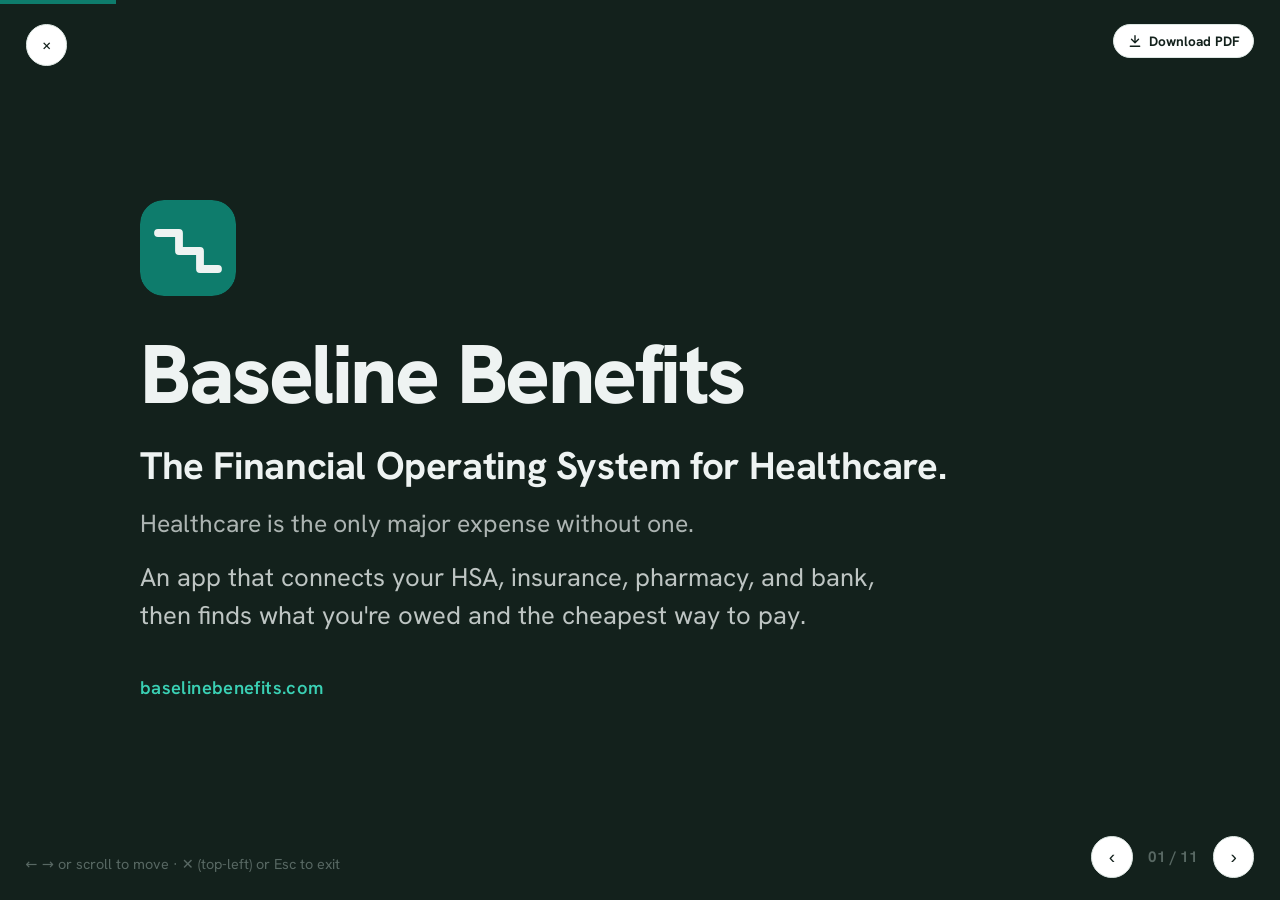
==== commit cecc0be2: "Deck: add Download PDF button + committed 11-page PDF (print CSS tuned for backgrounds/no blank page" ====
--- a/deck/index.html
+++ b/deck/index.html
@@ -124,6 +124,11 @@
   border:1px solid var(--line);background:var(--card);color:var(--ink);font-size:1.05rem;line-height:1;
   display:grid;place-items:center;text-decoration:none;transition:background .2s,color .2s,border-color .2s}
 .home:hover{background:var(--accent);color:#fff;border-color:var(--accent)}
+.pdfbtn{position:fixed;top:1.5rem;right:1.6rem;z-index:60;display:inline-flex;align-items:center;gap:.45rem;
+  border:1px solid var(--line);background:var(--card);color:var(--ink);border-radius:999px;
+  padding:.5em 1em;font-size:.85rem;font-weight:700;text-decoration:none;transition:background .2s,color .2s,border-color .2s}
+.pdfbtn:hover{background:var(--accent);color:#fff;border-color:var(--accent)}
+.pdfbtn:focus-visible{outline:2px solid #fff;outline-offset:2px}
 
 @media (max-width:720px){
   .cols,.five{grid-template-columns:1fr 1fr}
@@ -140,9 +145,10 @@
 
 @media print{
   @page{size:landscape;margin:0}
-  body{overflow:visible;background:#fff}
-  .slide{position:relative;inset:auto;display:flex !important;height:100vh;page-break-after:always;animation:none}
-  .nav,.progress,.hint,.home{display:none !important}
+  body{overflow:visible;background:#fff;-webkit-print-color-adjust:exact;print-color-adjust:exact}
+  .slide{position:relative;inset:auto;display:flex !important;height:100vh;overflow:hidden;page-break-after:always;animation:none}
+  .slide:last-of-type{page-break-after:auto}
+  .nav,.progress,.hint,.home,.pdfbtn{display:none !important}
 }
 
 /* readability: larger type for a self-paced web deck */
@@ -337,6 +343,10 @@
 </section>
 
 <a class="home" href="/" aria-label="Back to homepage" title="Home (Esc)">&times;</a>
+<a class="pdfbtn" id="pdfBtn" href="baseline-benefits-deck.pdf" download="baseline-benefits-deck.pdf">
+  <svg viewBox="0 0 24 24" width="14" height="14" aria-hidden="true" fill="none" stroke="currentColor" stroke-width="2.4" stroke-linecap="round" stroke-linejoin="round"><path d="M12 3v12M6 9l6 6 6-6M4 21h16"/></svg>
+  Download PDF
+</a>
 <div class="hint">← → or scroll to move · ✕ (top-left) or Esc to exit</div>
 <nav class="nav">
   <button id="prev" aria-label="Previous slide">‹</button>
@@ -409,6 +419,11 @@
     wheelAcc+=dy;
     if(Math.abs(wheelAcc)>=60){wheelDone=true;(wheelAcc>0?next:prev)();}
   },{passive:true});
+  var pdf=document.getElementById('pdfBtn');
+  if(pdf){pdf.addEventListener('click',function(){
+    if(typeof gtag==='function')gtag('event','deck_download',{});
+    try{if(typeof clarity==='function')clarity('event','deck_download');}catch(e){}
+  });}
   var m=location.hash.match(/^#s(\d+)/);
   show(m?parseInt(m[1],10)-1:0);
   document.body.tabIndex=-1; focusDeck();
